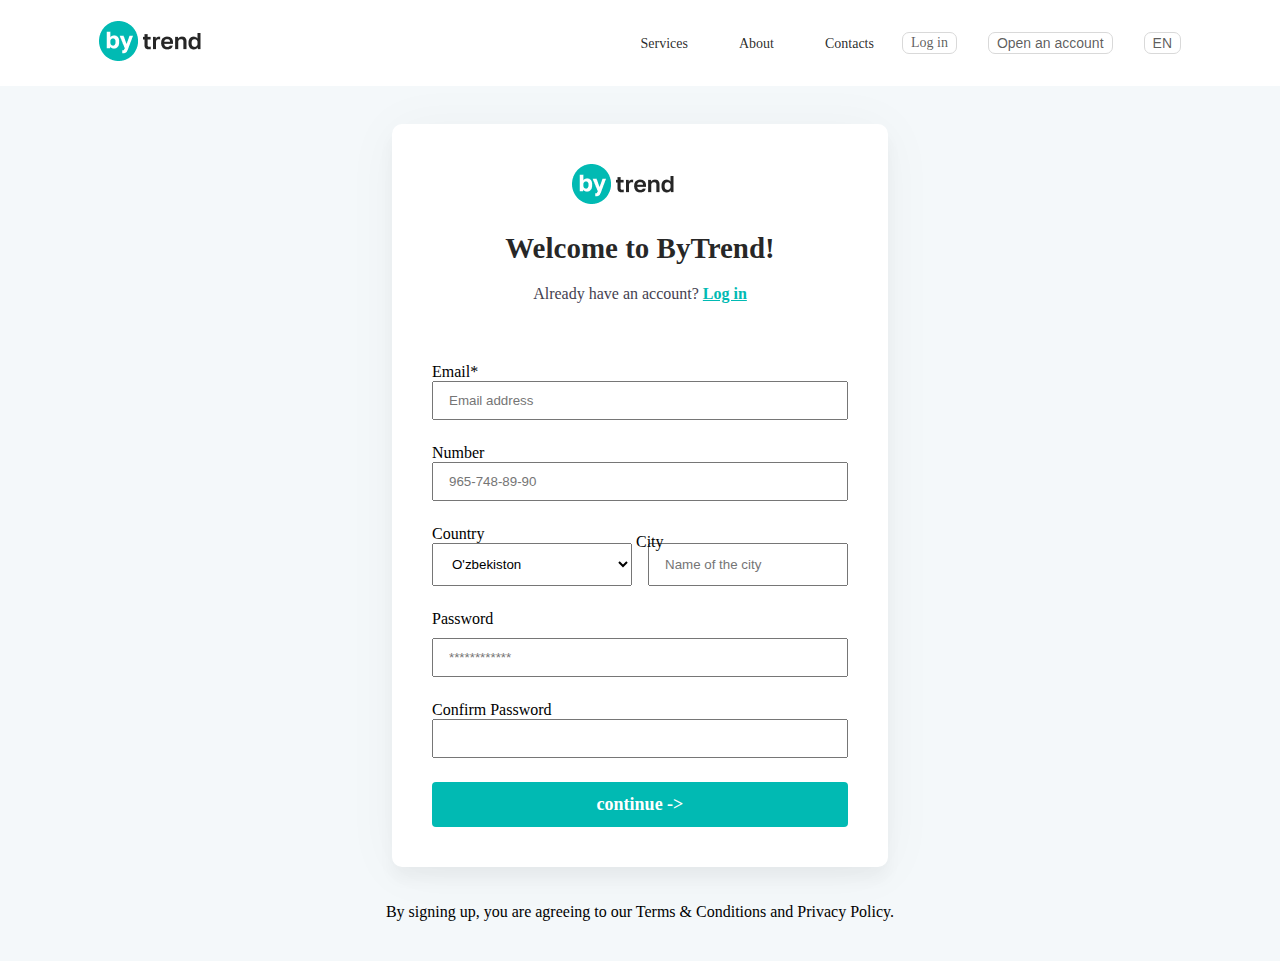
==== pages/registratsiya.html @ 662b0d37 "startting project" ====
<!DOCTYPE html>
<html lang="en">
<head>
    <meta charset="UTF-8">
    <meta name="viewport" content="width=device-width, initial-scale=1.0">
    <link rel="stylesheet" href="../css/main.css">
    <title>Document</title>

</head>
<body>
     <!-- start header -->
     <header>
        <nav class="navbar">
            <div class="fater-1">
              <a href="../index.htm"> <img src="../img/logo.png" alt="loading"></a>
            </div>
            <div class="fater-2">
                <ul class="header-list">
                    <li><a href="#">Services</a></li>
                    <li><a href="#">About</a></li>
                    <li><a href="#">Contacts</a></li>
                </ul>
               <a class="link" href="./sign up.html">Log in</a>
              <button>Open an account</button>
              <button>EN</button>
            </div>
        </nav>
    </header>
    <!-- end header -->
    <main>
        <section>
            <div class="container">
                <img class="image" src="../img/logo.png" alt="loading">
                <h1 class="text-2">Welcome to ByTrend!</h1>
                <p class="text-3">Already have an account? <a class="link-2" href="./sign up.html">Log in</a></p>
                <form action="#" target="_blank" autocomplete="on">
                <label style="margin-bottom: 8px;" for="email">Email*</label>
                <input required style="width: 100%; padding: 10px 15px; margin-bottom: 24px;" id="email" type="email" placeholder="Email address">
                <br>
                <label style="margin-bottom: 8px;" for="number">Number</label>
                <input required style="width: 100%; padding: 10px 15px; margin-bottom:24px ;" class="num-input" type="text" placeholder="965-748-89-90">
                <br>
                <label style="display: block;" for="country">Country</label>
                 <select style="width: 200px; padding: 12px 15px;" name="country" id="country">
                    <option value="o'zbekiston">O'zbekiston</option>
                    <option value="rossiya">rossiya</option>
                    <option value="qozogiston">Qozogiston</option>
                    <option value="tojikiston">ojikiston</option>
                 </select>
                 <label style="position: absolute; top: 533px;" for="city">City</label>
                 <input required style="padding: 12px 15px; width: 200px; margin-left: 12px;margin-bottom: 24px; " id="city" type="text" placeholder="Name of the city">
                 <br>
                 <label style="display: block; margin-bottom: 10px;" for="password">Password</label>
                 <input required style="width: 100%; padding: 10px 15px; margin-bottom: 24px;" id="password" type="password" placeholder="************">
                 <br>
                 <label style="margin-bottom: 10px;" for="confirm password">Confirm Password</label>
                 <input required style="width: 100%; margin-bottom:24px ;padding: 10px 15px;" id="confirm password" type="text">
                 <br>
                 <input required class="btn" src="./sign up.html" type="submit" value="continue ->">
                </form>
            </div>
            <p style="text-align: center; margin-top: 36px; margin-bottom: 40px; ">By signing up, you are agreeing to our Terms & Conditions and Privacy Policy.</p>
        </section>
    </main>
</body>
</html>
---- css/main.css ----
* {
    margin: 0;
    padding: 0;
    box-sizing: border-box;
}

body {
    background-color: #F4F8FA;
}

/* start header */
header {
    position: fixed;
    top: 0;
    width: 100%;
}

.navbar {
    max-width: 1366px;
    margin: 0 auto;
    padding: 21px 99px;
    display: flex;
    justify-content: space-between;
    align-items: center;
    background-color: #FFF;
}

.fater-2 {
    display: flex;
    align-items: center;
}

.header-list {
    display: flex;
    list-style: none;
    align-items: center;
}

.header-list li {
    margin-left: 51px;
}

.header-list a {
    text-decoration: none;
    color: rgba(0, 0, 0, 0.85);
    font-size: 14px;
    font-style: normal;
    font-weight: 400;
    line-height: normal;
}

.link {
    text-decoration: none;
    margin-left: 28px;
    color: rgba(0, 0, 0, 0.65);
    font-size: 14px;
    font-style: normal;
    font-weight: 400;
    line-height: normal;
    padding: 2px 8px;
    border: 1px solid #D9D9D9;
    border-radius: 7px;
    background-color: white;
}

.fater-2 button {
    margin-left: 31px;
    color: rgba(0, 0, 0, 0.65);
    font-size: 14px;
    font-style: normal;
    font-weight: 400;
    line-height: normal;
    padding: 2px 8px;
    border: 1px solid #D9D9D9;
    border-radius: 7px;
    background-color: white;

}

/* end header */

/* start container 1 */
.container {
    max-width: 496px;
    margin: 0 auto;
    margin-top: 124px;
    padding: 40px;
    /* text-align: center; */
    border-radius: 10px;
    background: var(--White, #FFF);
    box-shadow: 0px 4px 56px 0px rgba(0, 0, 0, 0.04), 0px 12px 16px 0px rgba(0, 0, 0, 0.04);
}
.image{
    margin-left: 140px;
    margin-bottom: 24px;
}
.text-2{
    text-align: center;
    margin-bottom: 16px;
    color: rgba(0, 0, 0, 0.85);
font-family: Segoe UI;
font-size: 29px;
font-style: normal;
font-weight: 700;
line-height: normal;
}
.text-3{
    text-align: center;
    margin-bottom: 56px;
    color: #444150;
font-size: 16px;
font-style: normal;
font-weight: 400;
line-height: 26px; /* 162.5% */
}
.link-2{
    color: var(--01-bab-3, #01BAB3);
font-family: Segoe UI;
font-size: 16px;
font-style: normal;
font-weight: 600;
line-height: 26px; /* 162.5% */
}
.input-container
 {
    padding: 12px 16px;
    border-radius: 6px;
    border: 1px solid #D9D9D9;
    background: #FBFBFB;
    margin-bottom: 24px;
    margin-right: 16px;
}
.input-container:hover{
    border: 2px solid var(--01-bab-3, #01BAB3);

}
.container-label-2{
    position: absolute;
    top:367px;
}
.input-container-2{
    padding: 12px 16px;
    border-radius: 6px;
    border: 1px solid #D9D9D9;
    background: #FBFBFB;
    margin-bottom: 24px;
}
input-container-2:hover{
    border: 2px solid var(--01-bab-3, #01BAB3);

}
.input-container-3{
width: 100%;
padding: 12px 16px;
border-radius: 6px;
border: 1px solid #D9D9D9;
background: #FBFBFB;
margin-bottom: 24px;
}
.input-container-3:hover{
    border: 2px solid var(--01-bab-3, #01BAB3);

}
.style{
    width: 100%;
    border-radius: 4px;
    border: 1px solid #D9D9D9;
    padding: 12px 110px 12px 16px;
    margin-bottom: 24px;
}
.style:hover{
    border: 2px solid var(--01-bab-3, #01BAB3);
    
}
.style-2{
    width: 100%;
    padding: 12px 130px 12px 16px;
    border-radius: 4px;
    border: 1px solid #D9D9D9;
    margin-left: 16px;
}
.style-2:hover{
    border: 2px solid var(--01-bab-3, #01BAB3);

}
.input-container-6,
.input-container-7{
    width: 100%;
padding: 12px 16px;
border-radius: 6px;
border: 1px solid #D9D9D9;
background: #FBFBFB;
margin-bottom: 24px;

}
.input-container-6,
.input-container-7:hover{
    border: 2px solid var(--01-bab-3, #01BAB3);
    
}
.container-label {
    margin-bottom: 8px;
}

.container-label-2 {
    display: inline;
    margin-bottom: 8px;

}
.text{
    margin-bottom: 24px;
}

.container-label-3,
.container-label-7 {
    display: block;
    margin-bottom: 8px;
}
.container-label-6{
margin-top: 34px;
display: block;
margin-bottom: 8px;
}
.btn{
    width: 100%;
    padding: 12px 151px;
    border-radius: 4px;
background: var(--01-bab-3, #01BAB3);
color: var(--ffffff, #FFF);
text-align: center;
font-family: Segoe UI;
font-size: 18px;
font-style: normal;
font-weight: 600;
line-height: normal;
border: none;
}
/* end container 1 */
.text-4{
    text-align: center;
    margin-top: 64px;
}
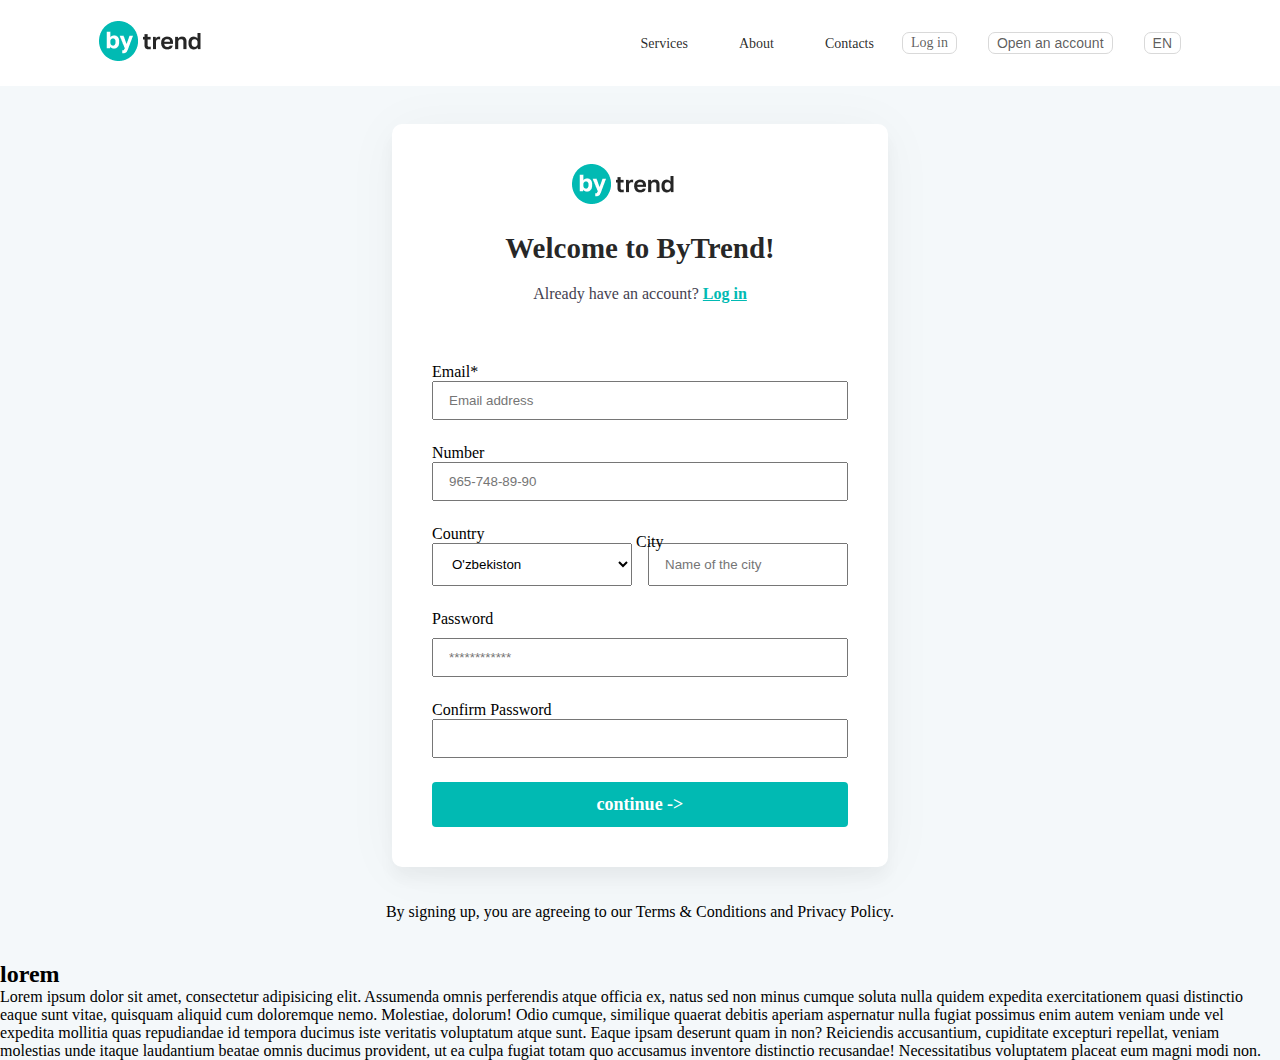
==== commit 40e43857: "text joylashtirish" ====
--- a/pages/registratsiya.html
+++ b/pages/registratsiya.html
@@ -61,6 +61,12 @@
             </div>
             <p style="text-align: center; margin-top: 36px; margin-bottom: 40px; ">By signing up, you are agreeing to our Terms & Conditions and Privacy Policy.</p>
         </section>
+        <section>
+            <div>
+                <h2>lorem</h2>
+                Lorem ipsum dolor sit amet, consectetur adipisicing elit. Assumenda omnis perferendis atque officia ex, natus sed non minus cumque soluta nulla quidem expedita exercitationem quasi distinctio eaque sunt vitae, quisquam aliquid cum doloremque nemo. Molestiae, dolorum! Odio cumque, similique quaerat debitis aperiam aspernatur nulla fugiat possimus enim autem veniam unde vel expedita mollitia quas repudiandae id tempora ducimus iste veritatis voluptatum atque sunt. Eaque ipsam deserunt quam in non? Reiciendis accusantium, cupiditate excepturi repellat, veniam molestias unde itaque laudantium beatae omnis ducimus provident, ut ea culpa fugiat totam quo accusamus inventore distinctio recusandae! Necessitatibus voluptatem placeat eum magni modi non.
+            </div>
+        </section>
     </main>
 </body>
 </html>